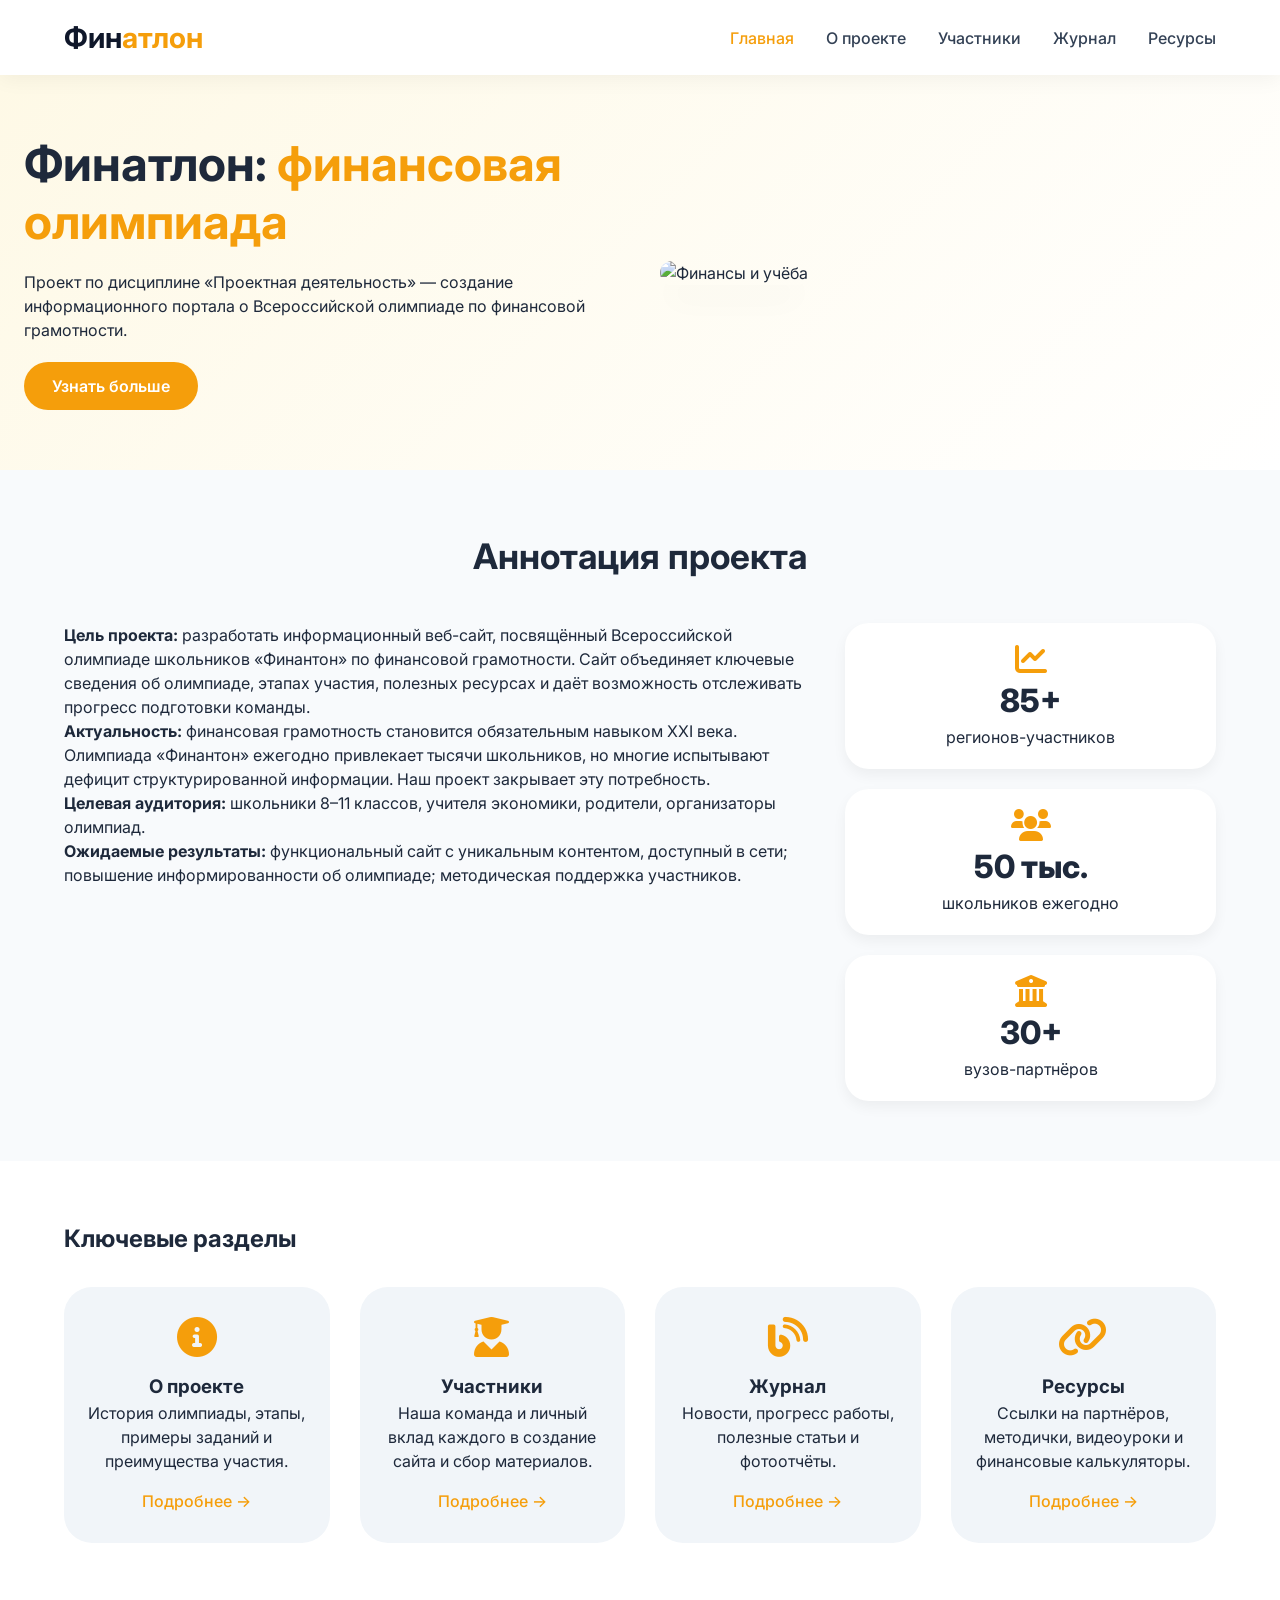
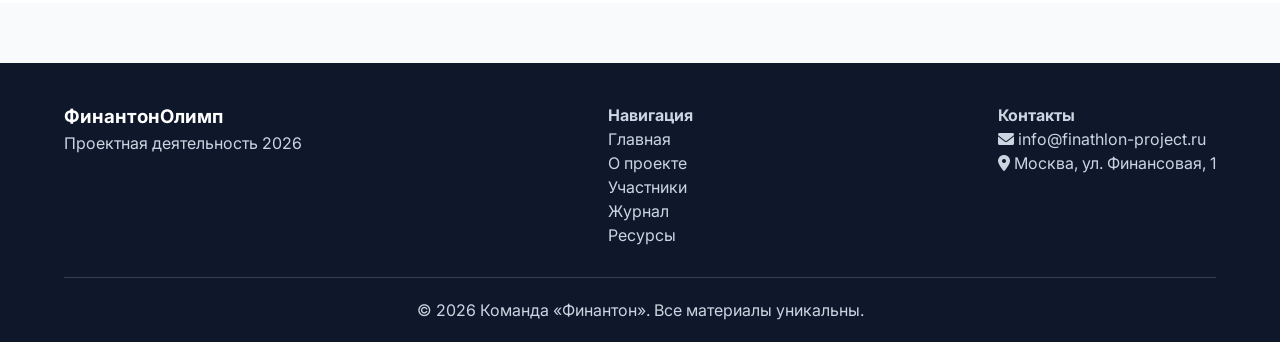
==== site/index.html @ a49ee3da "first commit" ====
<!DOCTYPE html>
<html lang="ru">
<head>
    <meta charset="UTF-8">
    <meta name="viewport" content="width=device-width, initial-scale=1.0, viewport-fit=cover">
    <title>Финантон | Домашняя</title>
    <link rel="stylesheet" href="style.css">
    <link href="https://fonts.googleapis.com/css2?family=Inter:opsz,wght@14..32,300;14..32,400;14..32,600;14..32,700&display=swap" rel="stylesheet">
    <link rel="stylesheet" href="https://cdnjs.cloudflare.com/ajax/libs/font-awesome/6.0.0-beta3/css/all.min.css">
</head>
<body>
    <header class="header">
        <div class="container">
            <div class="logo">
                <a href="index.html">Фин<span>атлон</span></a>
            </div>
            <nav class="nav">
                <ul class="nav-menu">
                    <li><a href="index.html" class="active">Главная</a></li>
                    <li><a href="about.html">О проекте</a></li>
                    <li><a href="team.html">Участники</a></li>
                    <li><a href="journal.html">Журнал</a></li>
                    <li><a href="resources.html">Ресурсы</a></li>
                </ul>
                <div class="hamburger">
                    <span class="bar"></span>
                    <span class="bar"></span>
                    <span class="bar"></span>
                </div>
            </nav>
        </div>
    </header>

    <main>
        <section class="hero">
            <div class="hero-content">
                <h1>Финатлон: <span>финансовая олимпиада</span></h1>
                <p>Проект по дисциплине «Проектная деятельность» — создание информационного портала о Всероссийской олимпиаде по финансовой грамотности.</p>
                <a href="about.html" class="btn btn-primary">Узнать больше</a>
            </div>
            <div class="hero-image">
                <img src="https://images.pexels.com/photos/66997/pexels-photo-66997.jpeg?auto=compress&cs=tinysrgb&w=600" alt="Финансы и учёба">
            </div>
        </section>

        <section class="annotation">
            <div class="container">
                <h2>Аннотация проекта</h2>
                <div class="annotation-grid">
                    <div class="annotation-text">
                        <p><strong>Цель проекта:</strong> разработать информационный веб-сайт, посвящённый Всероссийской олимпиаде школьников «Финантон» по финансовой грамотности. Сайт объединяет ключевые сведения об олимпиаде, этапах участия, полезных ресурсах и даёт возможность отслеживать прогресс подготовки команды.</p>
                        <p><strong>Актуальность:</strong> финансовая грамотность становится обязательным навыком XXI века. Олимпиада «Финантон» ежегодно привлекает тысячи школьников, но многие испытывают дефицит структурированной информации. Наш проект закрывает эту потребность.</p>
                        <p><strong>Целевая аудитория:</strong> школьники 8–11 классов, учителя экономики, родители, организаторы олимпиад.</p>
                        <p><strong>Ожидаемые результаты:</strong> функциональный сайт с уникальным контентом, доступный в сети; повышение информированности об олимпиаде; методическая поддержка участников.</p>
                    </div>
                    <div class="annotation-stats">
                        <div class="stat-card">
                            <i class="fas fa-chart-line"></i>
                            <span class="stat-number">85+</span>
                            <span>регионов-участников</span>
                        </div>
                        <div class="stat-card">
                            <i class="fas fa-users"></i>
                            <span class="stat-number">50 тыс.</span>
                            <span>школьников ежегодно</span>
                        </div>
                        <div class="stat-card">
                            <i class="fas fa-university"></i>
                            <span class="stat-number">30+</span>
                            <span>вузов-партнёров</span>
                        </div>
                    </div>
                </div>
            </div>
        </section>

        <section class="preview-cards">
            <div class="container">
                <h2>Ключевые разделы</h2>
                <div class="cards-grid">
                    <div class="card">
                        <i class="fas fa-info-circle"></i>
                        <h3>О проекте</h3>
                        <p>История олимпиады, этапы, примеры заданий и преимущества участия.</p>
                        <a href="about.html" class="btn-link">Подробнее →</a>
                    </div>
                    <div class="card">
                        <i class="fas fa-user-graduate"></i>
                        <h3>Участники</h3>
                        <p>Наша команда и личный вклад каждого в создание сайта и сбор материалов.</p>
                        <a href="team.html" class="btn-link">Подробнее →</a>
                    </div>
                    <div class="card">
                        <i class="fas fa-blog"></i>
                        <h3>Журнал</h3>
                        <p>Новости, прогресс работы, полезные статьи и фотоотчёты.</p>
                        <a href="journal.html" class="btn-link">Подробнее →</a>
                    </div>
                    <div class="card">
                        <i class="fas fa-link"></i>
                        <h3>Ресурсы</h3>
                        <p>Ссылки на партнёров, методички, видеоуроки и финансовые калькуляторы.</p>
                        <a href="resources.html" class="btn-link">Подробнее →</a>
                    </div>
                </div>
            </div>
        </section>
    </main>

    <footer class="footer">
        <div class="container">
            <div class="footer-content">
                <div class="footer-logo">
                    <h3>ФинантонОлимп</h3>
                    <p>Проектная деятельность 2026</p>
                </div>
                <div class="footer-links">
                    <h4>Навигация</h4>
                    <ul>
                        <li><a href="index.html">Главная</a></li>
                        <li><a href="about.html">О проекте</a></li>
                        <li><a href="team.html">Участники</a></li>
                        <li><a href="journal.html">Журнал</a></li>
                        <li><a href="resources.html">Ресурсы</a></li>
                    </ul>
                </div>
                <div class="footer-contact">
                    <h4>Контакты</h4>
                    <p><i class="fas fa-envelope"></i> info@finathlon-project.ru</p>
                    <p><i class="fas fa-map-marker-alt"></i> Москва, ул. Финансовая, 1</p>
                </div>
            </div>
            <div class="footer-bottom">
                <p>&copy; 2026 Команда «Финантон». Все материалы уникальны.</p>
            </div>
        </div>
    </footer>

    <script>
        // Мобильное меню
        const hamburger = document.querySelector(".hamburger");
        const navMenu = document.querySelector(".nav-menu");
        hamburger.addEventListener("click", () => {
            hamburger.classList.toggle("active");
            navMenu.classList.toggle("active");
        });
        document.querySelectorAll(".nav-menu a").forEach(n => n.addEventListener("click", () => {
            hamburger.classList.remove("active");
            navMenu.classList.remove("active");
        }));
    </script>
</body>
</html>
---- site/style.css ----
* {
    margin: 0;
    padding: 0;
    box-sizing: border-box;
}

body {
    font-family: 'Inter', sans-serif;
    line-height: 1.5;
    color: #1e293b;
    background-color: #f8fafc;
}

.container {
    max-width: 1200px;
    margin: 0 auto;
    padding: 0 24px;
}

/* HEADER */
.header {
    background: white;
    box-shadow: 0 4px 20px rgba(0,0,0,0.05);
    position: sticky;
    top: 0;
    z-index: 100;
}

.header .container {
    display: flex;
    justify-content: space-between;
    align-items: center;
    padding-top: 16px;
    padding-bottom: 16px;
}

.logo a {
    font-size: 1.8rem;
    font-weight: 700;
    text-decoration: none;
    color: #0f172a;
}

.logo span {
    color: #f59e0b;
}

.nav-menu {
    display: flex;
    gap: 2rem;
    list-style: none;
}

.nav-menu li a {
    text-decoration: none;
    font-weight: 500;
    color: #334155;
    transition: 0.3s;
}

.nav-menu li a:hover, .nav-menu li a.active {
    color: #f59e0b;
}

.hamburger {
    display: none;
    flex-direction: column;
    cursor: pointer;
}

.bar {
    width: 25px;
    height: 3px;
    background: #0f172a;
    margin: 3px 0;
    transition: 0.3s;
}

@media (max-width: 768px) {
    .hamburger {
        display: flex;
    }
    .nav-menu {
        position: fixed;
        left: -100%;
        top: 70px;
        flex-direction: column;
        background: white;
        width: 100%;
        text-align: center;
        transition: 0.3s;
        box-shadow: 0 10px 20px rgba(0,0,0,0.1);
        padding: 2rem 0;
        gap: 1.5rem;
    }
    .nav-menu.active {
        left: 0;
    }
}

/* HERO SECTION */
.hero {
    display: flex;
    align-items: center;
    justify-content: space-between;
    gap: 40px;
    padding: 60px 24px;
    background: linear-gradient(135deg, #fef9e6 0%, #ffffff 100%);
}

.hero-content {
    flex: 1;
}

.hero-content h1 {
    font-size: 3rem;
    line-height: 1.2;
    margin-bottom: 20px;
}

.hero-content h1 span {
    color: #f59e0b;
}

.hero-image {
    flex: 1;
}
.hero-image img {
    width: 100%;
    border-radius: 24px;
    box-shadow: 0 20px 30px -10px rgba(0,0,0,0.1);
}

.btn-primary {
    display: inline-block;
    background: #f59e0b;
    color: white;
    padding: 12px 28px;
    border-radius: 40px;
    text-decoration: none;
    font-weight: 600;
    margin-top: 20px;
    transition: 0.3s;
}

.btn-primary:hover {
    background: #d97706;
    transform: translateY(-2px);
}

/* Аннотация */
.annotation {
    padding: 60px 0;
}
.annotation h2 {
    text-align: center;
    margin-bottom: 40px;
    font-size: 2.2rem;
}
.annotation-grid {
    display: flex;
    gap: 40px;
    flex-wrap: wrap;
}
.annotation-text {
    flex: 2;
}
.annotation-stats {
    flex: 1;
    display: flex;
    flex-direction: column;
    gap: 20px;
}
.stat-card {
    background: white;
    padding: 20px;
    border-radius: 24px;
    text-align: center;
    box-shadow: 0 6px 14px rgba(0,0,0,0.05);
}
.stat-card i {
    font-size: 2rem;
    color: #f59e0b;
}
.stat-number {
    display: block;
    font-size: 2rem;
    font-weight: 800;
}

/* Карточки предпросмотра */
.preview-cards {
    background: white;
    padding: 60px 0;
}
.cards-grid {
    display: grid;
    grid-template-columns: repeat(auto-fit, minmax(240px, 1fr));
    gap: 30px;
    margin-top: 30px;
}
.card {
    background: #f1f5f9;
    padding: 30px 20px;
    border-radius: 28px;
    text-align: center;
    transition: 0.3s;
}
.card i {
    font-size: 2.5rem;
    color: #f59e0b;
    margin-bottom: 16px;
}
.card:hover {
    transform: translateY(-5px);
    box-shadow: 0 12px 24px rgba(0,0,0,0.08);
}
.btn-link {
    display: inline-block;
    margin-top: 16px;
    text-decoration: none;
    font-weight: 500;
    color: #f59e0b;
}

/* Page header */
.page-header {
    background: #0f172a;
    color: white;
    padding: 60px 0;
    text-align: center;
}
.page-header h1 {
    font-size: 2.5rem;
}

/* About page */
.about-grid {
    display: flex;
    gap: 40px;
    flex-wrap: wrap;
    margin: 40px 0;
}
.about-text {
    flex: 2;
}
.about-media {
    flex: 1;
}
.about-media img {
    width: 100%;
    border-radius: 20px;
    margin-bottom: 20px;
}
.timeline-items {
    display: flex;
    flex-wrap: wrap;
    gap: 20px;
    justify-content: space-between;
    margin: 40px 0;
}
.timeline-item {
    background: #e2e8f0;
    padding: 20px;
    border-radius: 24px;
    flex: 1;
    text-align: center;
}
.timeline-item span {
    font-weight: 800;
    display: block;
    color: #f59e0b;
}

/* Team */
.team-grid {
    display: grid;
    grid-template-columns: repeat(auto-fit, minmax(260px, 1fr));
    gap: 30px;
    margin: 40px 0;
}
.team-card {
    background: white;
    border-radius: 28px;
    overflow: hidden;
    box-shadow: 0 6px 16px rgba(0,0,0,0.05);
    padding: 20px;
    text-align: center;
}
.team-card img {
    width: 120px;
    height: 120px;
    border-radius: 50%;
    object-fit: cover;
    margin-bottom: 16px;
}
.team-card .role {
    color: #f59e0b;
    font-weight: 600;
    margin-bottom: 12px;
}
.skills {
    display: flex;
    gap: 8px;
    justify-content: center;
    margin-top: 12px;
}
.skills span {
    background: #e2e8f0;
    padding: 4px 12px;
    border-radius: 30px;
    font-size: 0.8rem;
}
.team-note {
    background: #fef9e6;
    padding: 24px;
    border-radius: 32px;
    display: flex;
    align-items: center;
    gap: 16px;
    margin: 20px 0 40px;
}
.team-note i {
    font-size: 2rem;
    color: #f59e0b;
}

/* Journal */
.journal-post {
    background: white;
    border-radius: 32px;
    padding: 30px;
    margin-bottom: 40px;
    box-shadow: 0 4px 12px rgba(0,0,0,0.03);
}
.post-date {
    color: #f59e0b;
    font-weight: 600;
    margin-bottom: 12px;
}
.journal-post h2 {
    margin-bottom: 16px;
}
.post-media img, .diagram-placeholder {
    max-width: 100%;
    margin: 20px 0;
    border-radius: 20px;
}
.diagram-placeholder {
    background: #eef2ff;
    padding: 40px;
    text-align: center;
}
.video-container {
    margin: 20px 0;
}
.post-gallery {
    background: #f1f5f9;
    padding: 12px;
    border-radius: 24px;
}

/* Resources */
.resources-grid {
    padding: 40px 0;
}
.resource-category {
    margin-bottom: 40px;
}
.resource-category h2 {
    margin-bottom: 20px;
}
.resource-category ul {
    list-style: none;
}
.resource-category li {
    margin-bottom: 12px;
    padding-left: 24px;
    border-left: 3px solid #f59e0b;
}
.resource-category a {
    text-decoration: none;
    color: #1e293b;
    font-weight: 500;
}
.resource-category a:hover {
    color: #f59e0b;
}
.infographic {
    background: white;
    padding: 40px 0;
    text-align: center;
}

/* Footer */
.footer {
    background: #0f172a;
    color: #cbd5e1;
    padding: 40px 0 20px;
    margin-top: 60px;
}
.footer-content {
    display: flex;
    flex-wrap: wrap;
    justify-content: space-between;
    gap: 30px;
}
.footer-logo h3 {
    color: white;
}
.footer-links ul {
    list-style: none;
}
.footer-links a {
    color: #cbd5e1;
    text-decoration: none;
}
.footer-links a:hover {
    color: #f59e0b;
}
.footer-bottom {
    text-align: center;
    margin-top: 30px;
    padding-top: 20px;
    border-top: 1px solid #334155;
}

/* Responsive */
@media (max-width: 768px) {
    .hero {
        flex-direction: column;
        text-align: center;
    }
    .annotation-grid {
        flex-direction: column;
    }
    .timeline-items {
        flex-direction: column;
    }
}
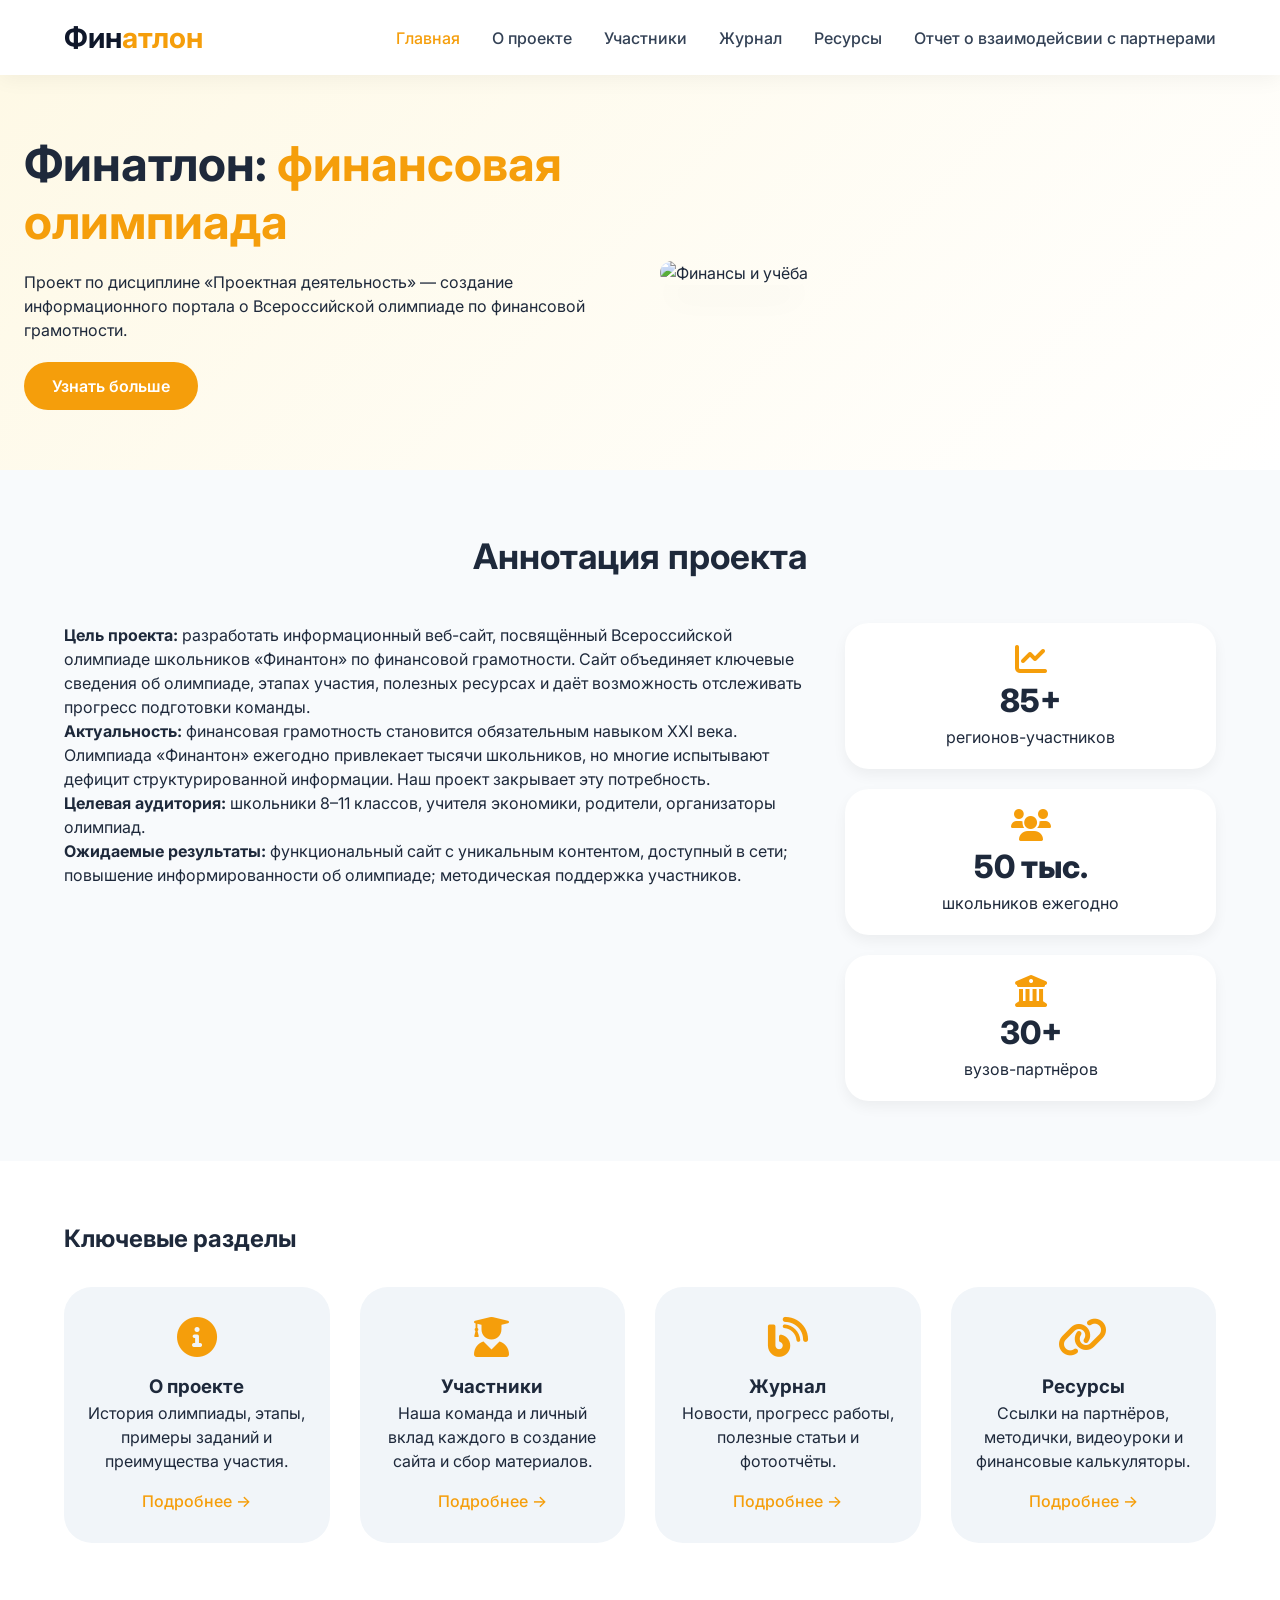
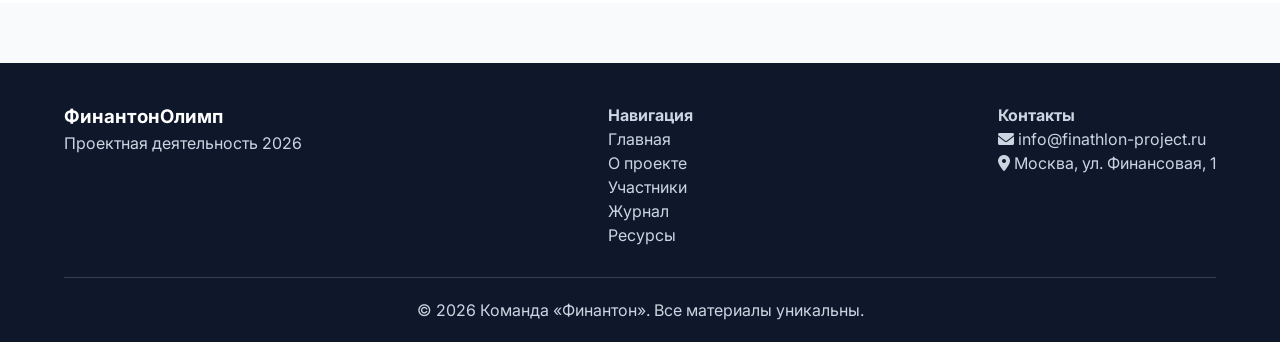
==== commit 07754e64: "twice commit" ====
--- a/site/index.html
+++ b/site/index.html
@@ -21,6 +21,7 @@
                     <li><a href="team.html">Участники</a></li>
                     <li><a href="journal.html">Журнал</a></li>
                     <li><a href="resources.html">Ресурсы</a></li>
+					<li><a href="report_intraction_with%20partners.html">Отчет о взаимодейсвии с партнерами</a></li>
                 </ul>
                 <div class="hamburger">
                     <span class="bar"></span>
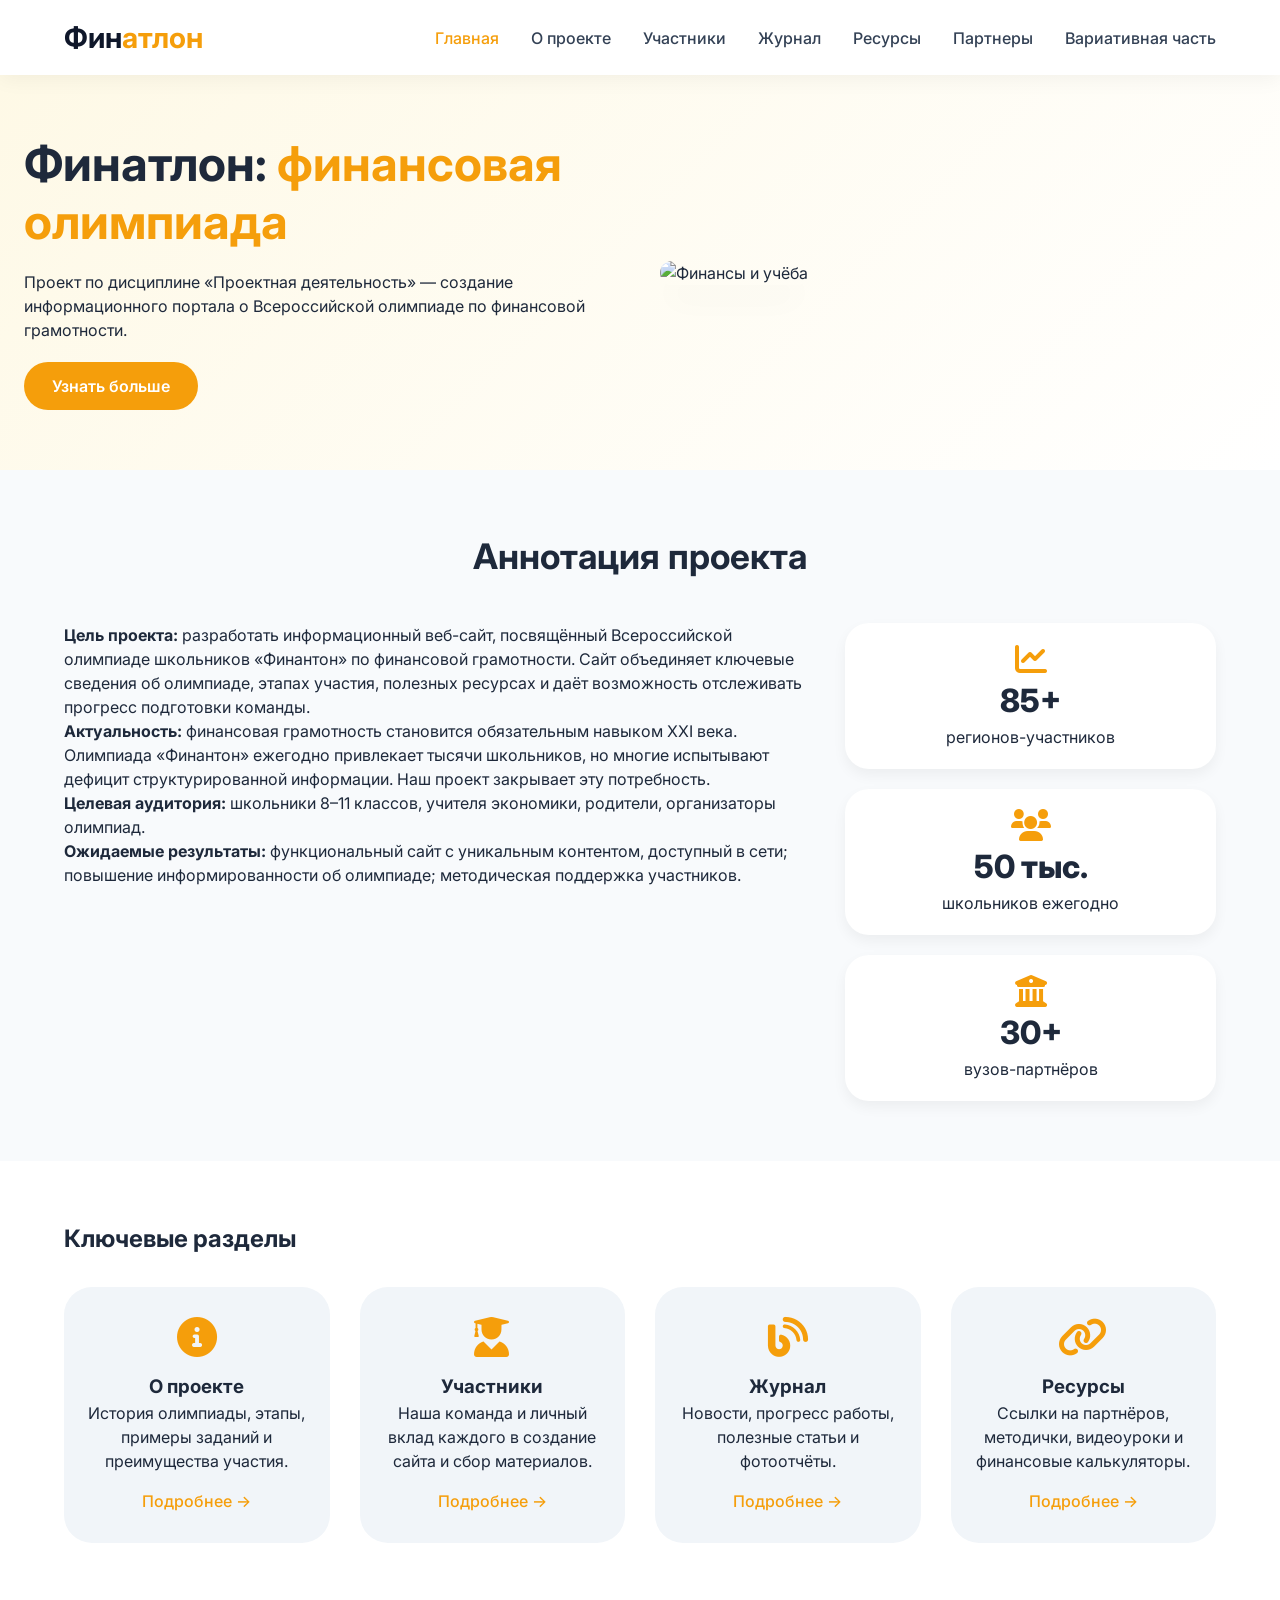
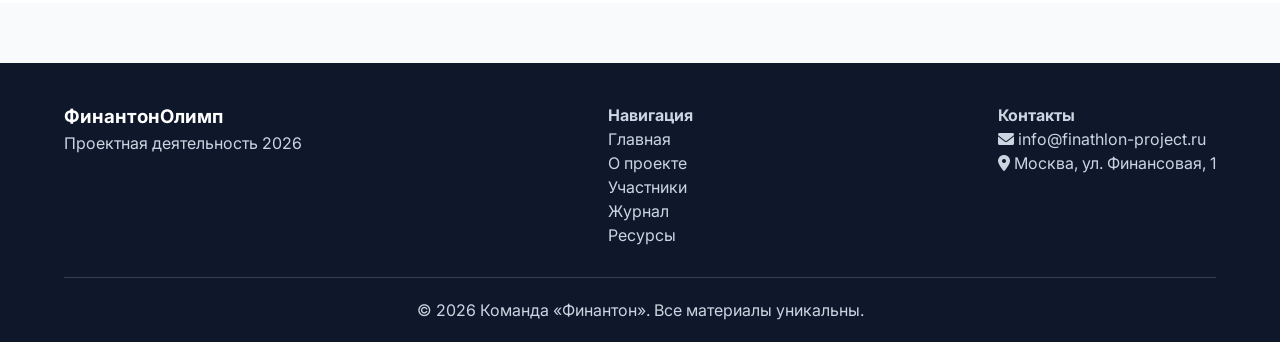
==== commit 61b0fae0: "variable_part" ====
--- a/site/index.html
+++ b/site/index.html
@@ -21,7 +21,8 @@
                     <li><a href="team.html">Участники</a></li>
                     <li><a href="journal.html">Журнал</a></li>
                     <li><a href="resources.html">Ресурсы</a></li>
-					<li><a href="report_intraction_with%20partners.html">Отчет о взаимодейсвии с партнерами</a></li>
+					<li><a href="report_intraction_with%20partners.html">Партнеры</a></li>
+					<li><a href="variable_part.html">Вариативная часть</a></li>
                 </ul>
                 <div class="hamburger">
                     <span class="bar"></span>
